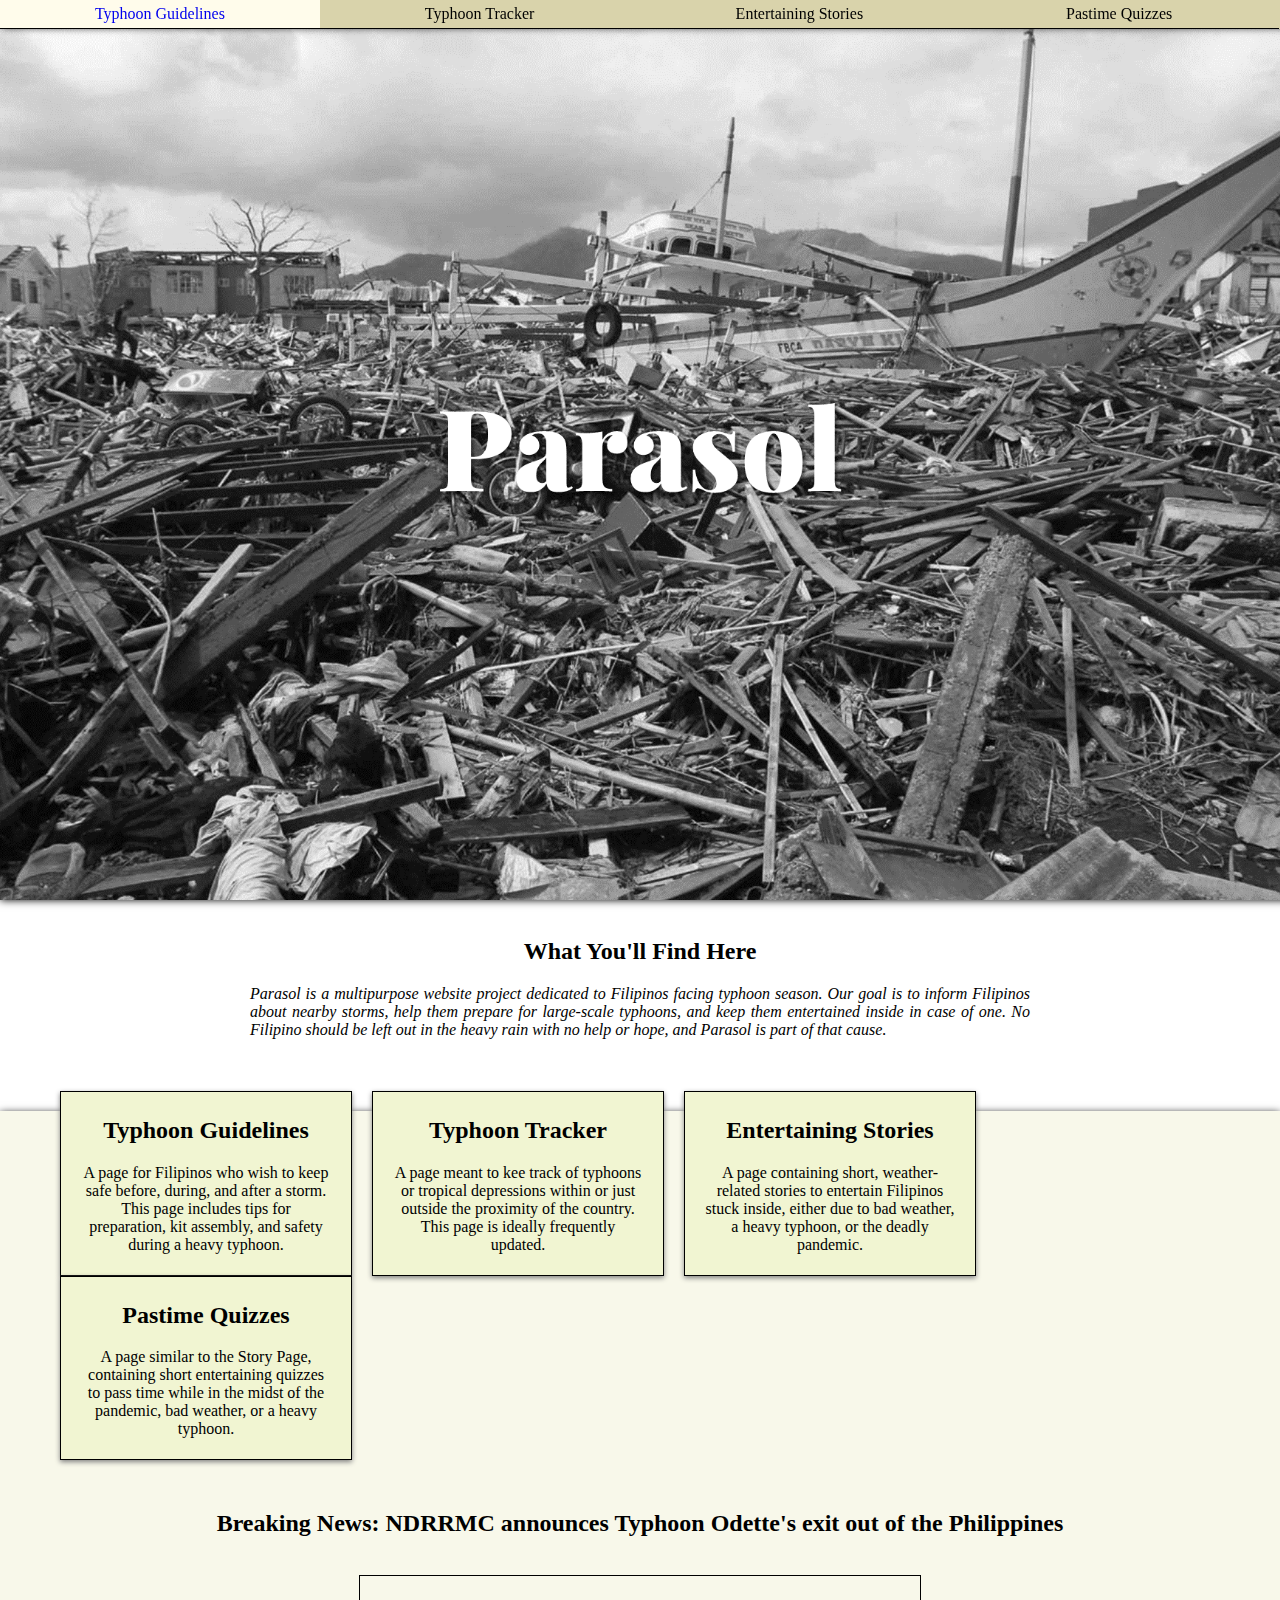
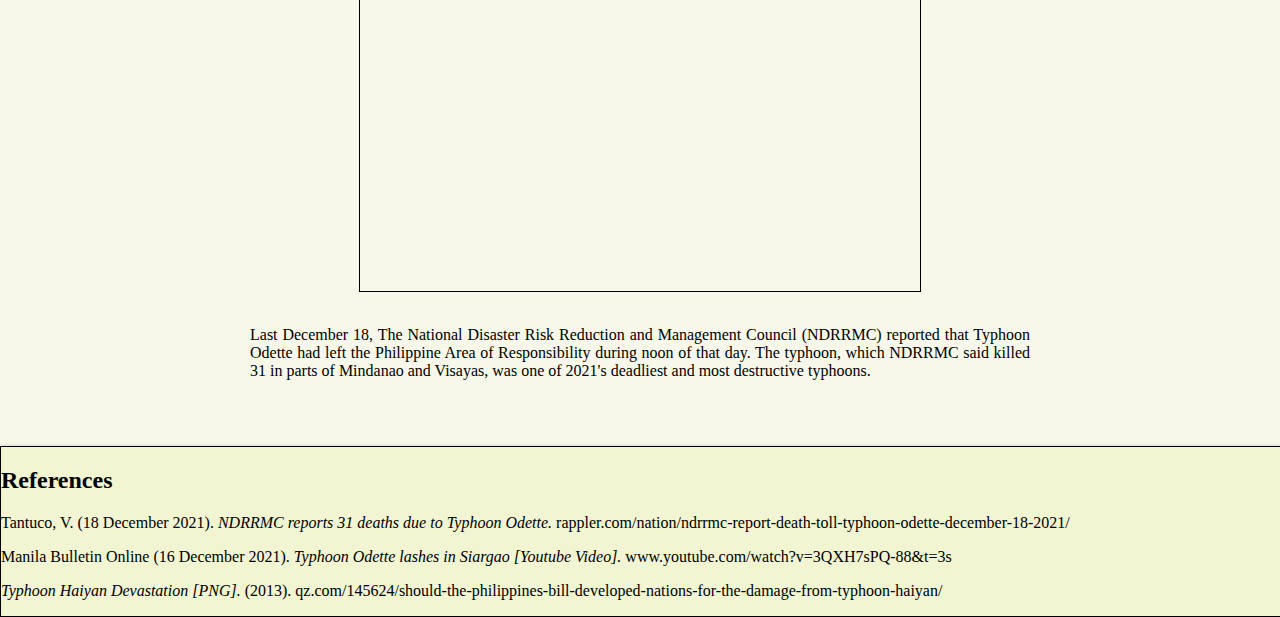
==== index.html @ 71192243 "Update index.html" ====
<!DOCTYPE html>

<html>
    <head>
        <title>Parasol: Home</title>
	    <meta charset="UTF-8">
	    <meta name="author" content="Raphael Jacob Santos">
	    <meta name="keywords" content="HTML">
	    <meta name="revised" content="10 - 20 - 2021">

        <link rel="stylesheet" type="text/css" href="css.css">
        <link rel="icon" type="image/gif" href="images/icon.png">
    </head>

    <body>
        <nav><div class="tab_bar"> 
                <a href="htdocs/page2.html">Typhoon Guidelines</a>
                <div>Typhoon Tracker</div>
                <div>Entertaining Stories</div>
                <div>Pastime Quizzes</div>
            </div></nav>

        <header class="banner_home"></header>
        
        <br>

        <article>
            <h2 class="titles"><center>What You'll Find Here</center></h2>
            <p class="nonTitles text_block"><i>Parasol is a multipurpose website project dedicated to Filipinos facing typhoon season. Our goal 
            is to inform Filipinos about nearby storms, help them prepare for large-scale typhoons, and keep them entertained inside in case of one.
            No Filipino should be left out in the heavy rain with no help or hope, and Parasol is part of that cause.</i>
            </p>
        </article>

        <br><br>

        <section class="container_p1">
            <div class="box_p1">
                <h2 class="titles">Typhoon Guidelines</h2>
                <p class="nonTitles">A page for Filipinos who wish to keep safe before, during, and after a storm. This 
                page includes tips for preparation, kit assembly, and safety during a heavy typhoon.</p>
            </div>
            <div class="box_p1">
                <h2 class="titles">Typhoon Tracker</h2>
                <p class="nonTitles">A page meant to kee track of typhoons or tropical depressions within or just outside
                the proximity of the country. This page is ideally frequently updated.</p>
            </div>
            <div class="box_p1">
                <h2 class="titles">Entertaining Stories</h2>
                <p class="nonTitles">A page containing short, weather-related stories to entertain Filipinos stuck inside, 
                either due to bad weather, a heavy typhoon, or the deadly pandemic.</p>
            </div>
            <div class="box_p1">
                <h2 class="titles">Pastime Quizzes</h2>
                <p class="nonTitles">A page similar to the Story Page, containing short entertaining quizzes to pass time
                while in the midst of the pandemic, bad weather, or a heavy typhoon.</p>
            </div>
        </section>

        <article class="bgcolor_alt">
            <h2 class="titles"><center>Breaking News: NDRRMC announces Typhoon Odette's exit out of the Philippines</center></h2> <br>
            <iframe class="odette" width="560" height="315" 
            src="https://www.youtube.com/embed/3QXH7sPQ-88?autoplay=1&mute=1&control=1">
            </iframe> <br>
            <p class="nonTitles text_block">Last December 18, The National Disaster Risk Reduction and Management Council (NDRRMC) reported
                that Typhoon Odette had left the Philippine Area of Responsibility during noon of that day. The typhoon, which NDRRMC said
                killed 31 in parts of Mindanao and Visayas, was one of 2021's deadliest and most destructive typhoons.
            </p>
        </article>
        
        <footer>
            <div class="body_alt_float">
                <h2 class="titles">References</h2>
                <p class="nonTitles">Tantuco, V. (18 December 2021). <i>NDRRMC reports 31 deaths due to Typhoon Odette.</i> 
                    rappler.com/nation/ndrrmc-report-death-toll-typhoon-odette-december-18-2021/</p>
                <p class="nonTitles">Manila Bulletin Online (16 December 2021). <i>Typhoon Odette lashes in Siargao [Youtube Video].</i> 
                    www.youtube.com/watch?v=3QXH7sPQ-88&t=3s</p>
                <p class="nonTitles"> <i>Typhoon Haiyan Devastation [PNG].</i> (2013). 
                    qz.com/145624/should-the-philippines-bill-developed-nations-for-the-damage-from-typhoon-haiyan/</p>
            </div>
        </footer>
    </body>
</html>
---- css.css ----
body{box-shadow: 10px -10px 8px 10px;} /*I know this hasn't been discussed, but I 
searched online since my website felt so flat without it.*/
body, html {
    height: 100%;
    margin: 0;
}
.nonTitles{font-family: "Playfair Display";}
.titles{font-family: "Playfair Display Black";}
.banner_home{
    background-image: url("images/homepage_image.png");
    height: 100%; 
    background-position: center;
    background-repeat: no-repeat;
    background-size: cover;
    background-attachment:fixed;
}
.banner_guidelines{
    background-image: url("images/guideline_image.png");
    height: 100%;
    background-position: center;
    background-repeat: no-repeat;
    background-size: cover;
    background-attachment:fixed;
}
.tab_bar{
    color: black;
    font-family: "Playfair Display Black";
    text-align: center; 
    background-color:rgb(217, 211, 171);
    width: 100%;
    position: fixed;
    box-shadow: 10px -10px 8px 8px;
    z-index: 2;
}
div.tab_bar div,div.tab_bar a{
    padding: 5px;
    float: left;
    width: 24.2%; /*This value seems to work better in my computer than 25%.*/
    border-bottom: 1px solid black; 
    text-decoration: none;
}
div.tab_bar div:hover, div.tab_bar a:hover{
    background-color: rgb(255, 252, 235);
    /*This hasn't been discussed, but I just wanted to have this on my website since I see it a lot,
    and it visually enhances the "static" tabs.*/
}
.body_alt{
    background-color:beige; 
    border: solid 1px;
    box-shadow: 0px 2px 8px 0px gray;
    z-index: 0;
}
.body_alt_float{
    background-color:rgb(241, 245, 210);
    border: solid 1px;
    width: 100%;
    box-shadow: 0px 2px 5px 0px gray;

}
.text_block{
    text-align:justify;
    padding-left: 250px;
    padding-right: 250px;
}
.imgp2_first{
    float: right;
    width: 400px;
    right:0px;
    position: relative; 
    bottom: 50px;
    z-index: 1;
}
.imgp2_second{
    float: right;
    width: 350px;
    right: 25px;
    position: relative; 
    bottom: 50px;
    z-index: 1;
}
.container_p1{
    padding-left: 50px;
    padding-right: 50px;
    float: left;
    margin-bottom: 50px;
}
.box_p1{
    border: 1px solid black;
    background-color: rgb(241, 245, 210);
    box-shadow: 0px 2px 5px 0px gray;
    float: left;
    padding-left: 20px;
    padding-right: 20px;
    padding-top: 5px;
    padding-bottom: 5px;
    margin-left: 10px;
    margin-right: 10px;
    text-align: center;
    width: 250px;
}

.odette{
    display: block;
    margin: auto;
    border: 1px solid black;
}
.bgcolor_alt{
    background-color: rgb(248, 248, 234);
    padding-bottom: 50px;
    box-shadow: 0px 2px 8px 0px black;
}
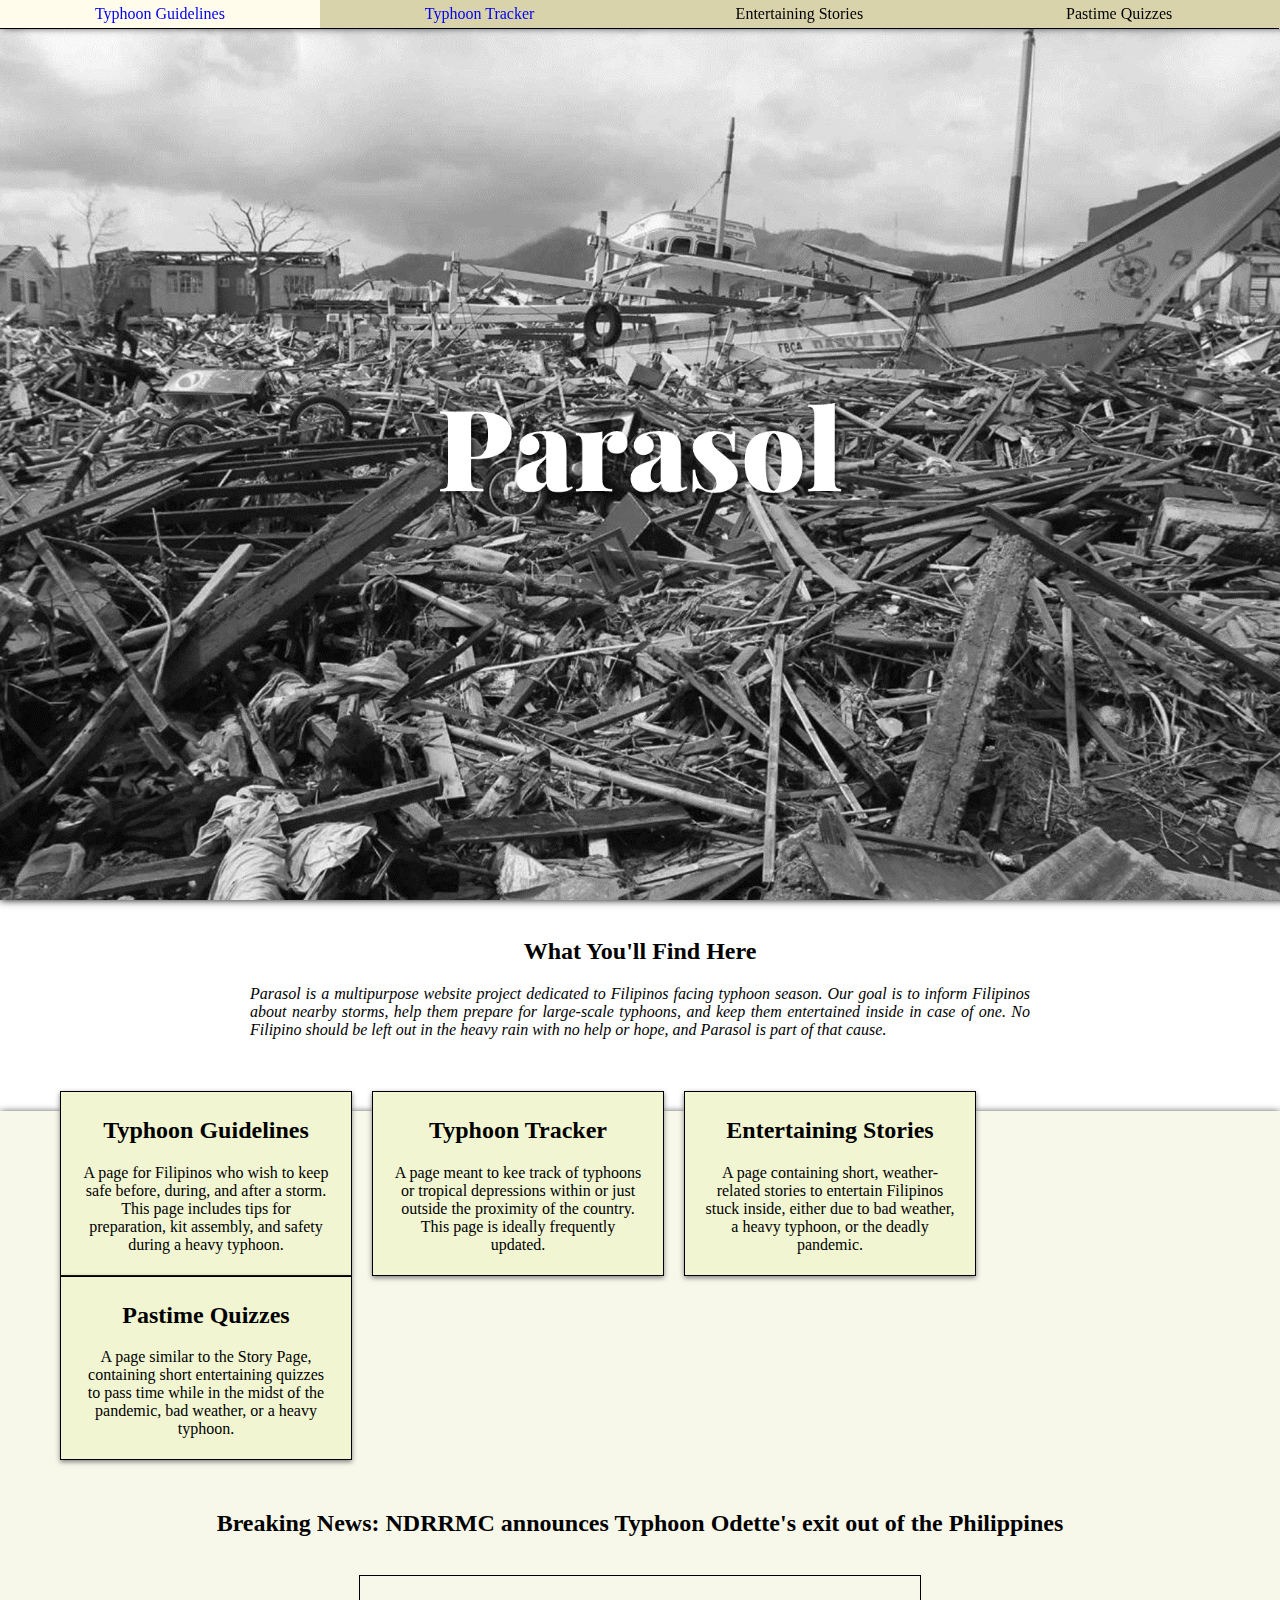
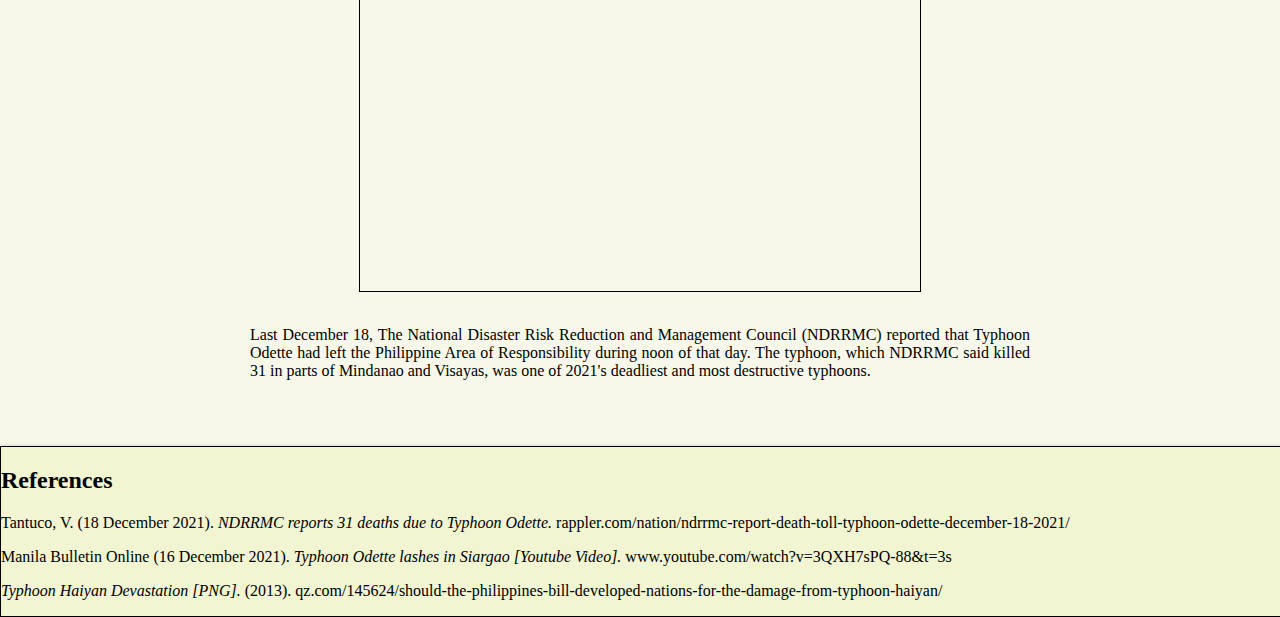
==== commit f28a7392: "Update index.html" ====
--- a/index.html
+++ b/index.html
@@ -15,7 +15,7 @@
     <body>
         <nav><div class="tab_bar"> 
                 <a href="htdocs/page2.html">Typhoon Guidelines</a>
-                <div>Typhoon Tracker</div>
+                <a href="htdocs/page3.html">Typhoon Tracker</a>
                 <div>Entertaining Stories</div>
                 <div>Pastime Quizzes</div>
             </div></nav>
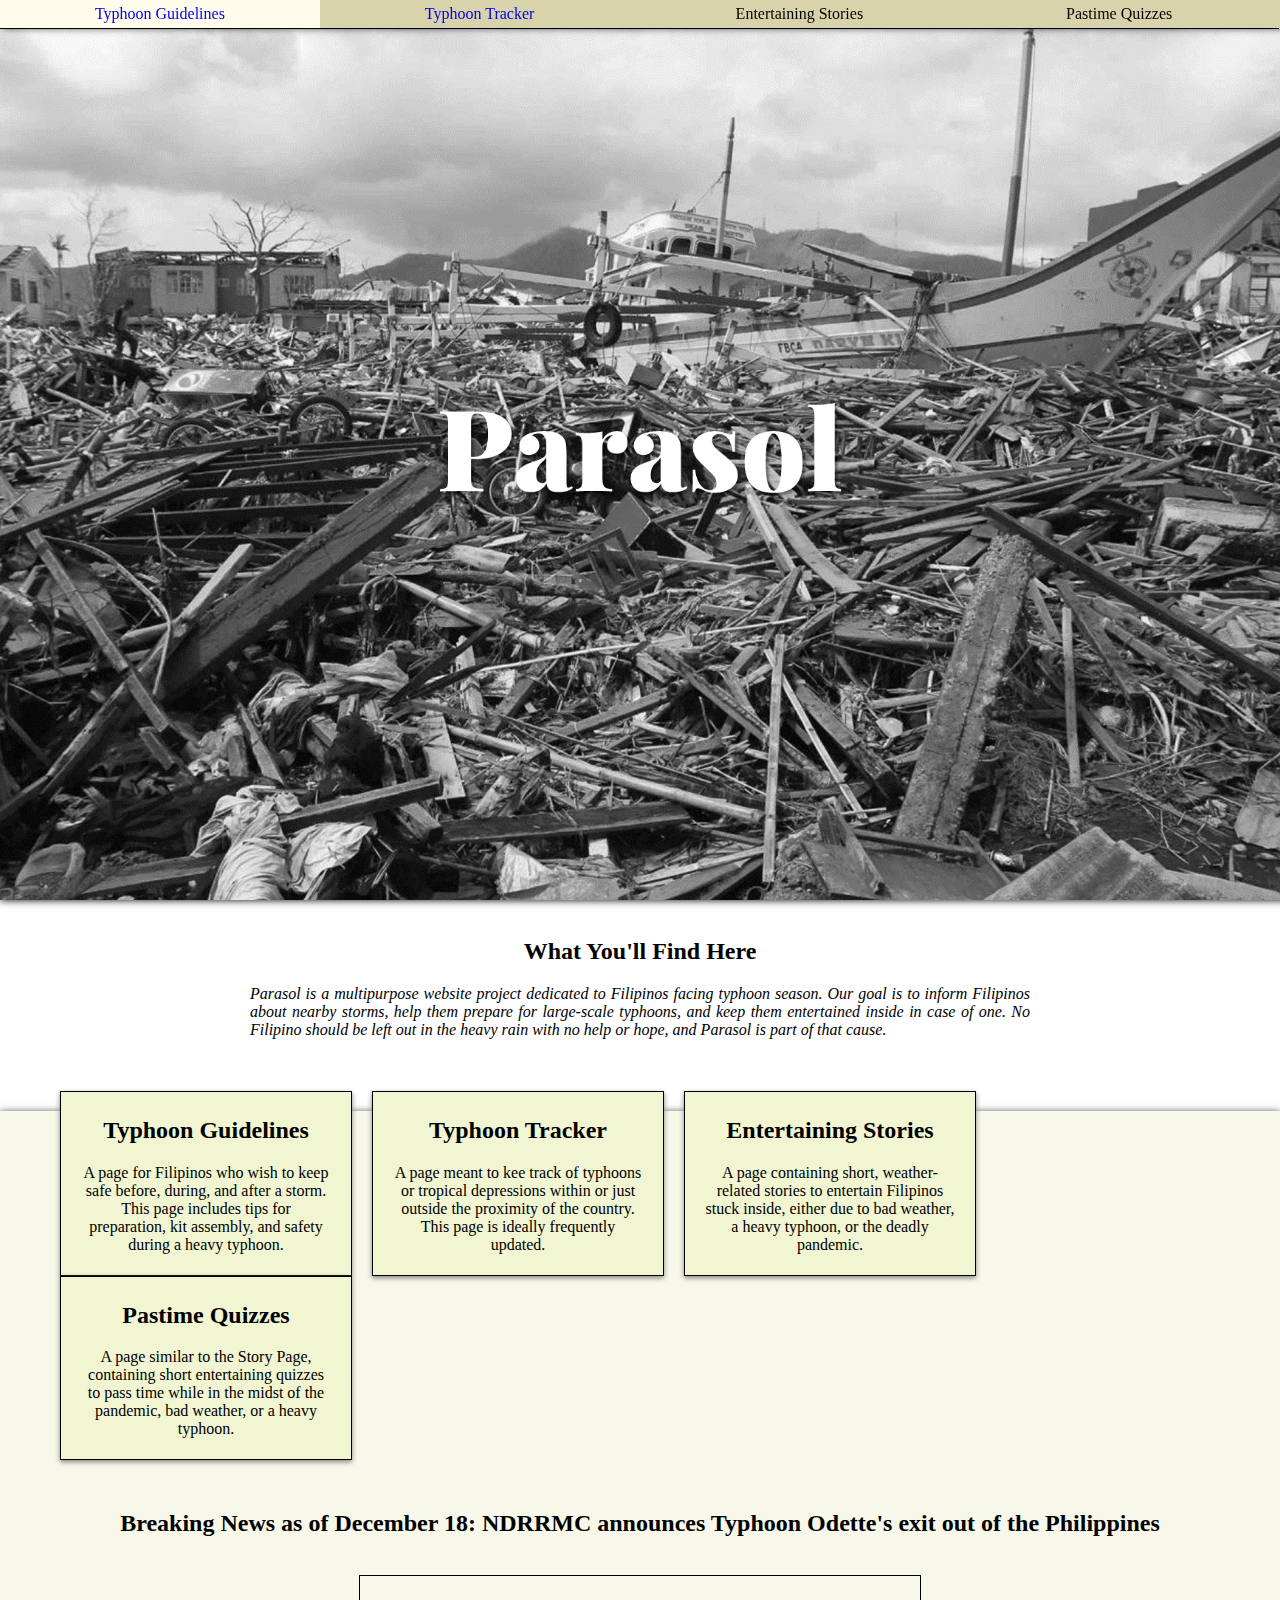
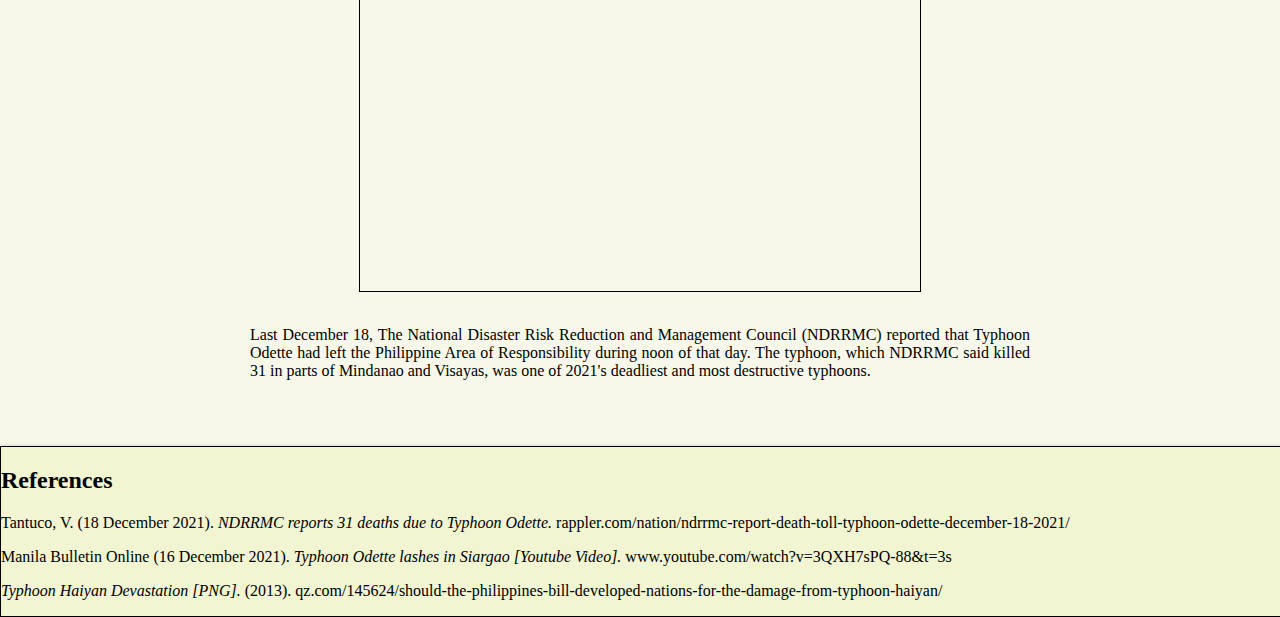
==== commit 8945993d: "Update index.html" ====
--- a/index.html
+++ b/index.html
@@ -58,7 +58,7 @@
         </section>
 
         <article class="bgcolor_alt">
-            <h2 class="titles"><center>Breaking News: NDRRMC announces Typhoon Odette's exit out of the Philippines</center></h2> <br>
+            <h2 class="titles"><center>Breaking News as of December 18: NDRRMC announces Typhoon Odette's exit out of the Philippines</center></h2> <br>
             <iframe class="odette" width="560" height="315" 
             src="https://www.youtube.com/embed/3QXH7sPQ-88?autoplay=1&mute=1&control=1">
             </iframe> <br>
--- a/css.css
+++ b/css.css
@@ -16,6 +16,14 @@
 }
 .banner_guidelines{
     background-image: url("images/guideline_image.png");
+    height: 100%;
+    background-position: center;
+    background-repeat: no-repeat;
+    background-size: cover;
+    background-attachment:fixed;
+}
+.banner_tracker{
+    background-image: url("images/tracker_image.png");
     height: 100%;
     background-position: center;
     background-repeat: no-repeat;
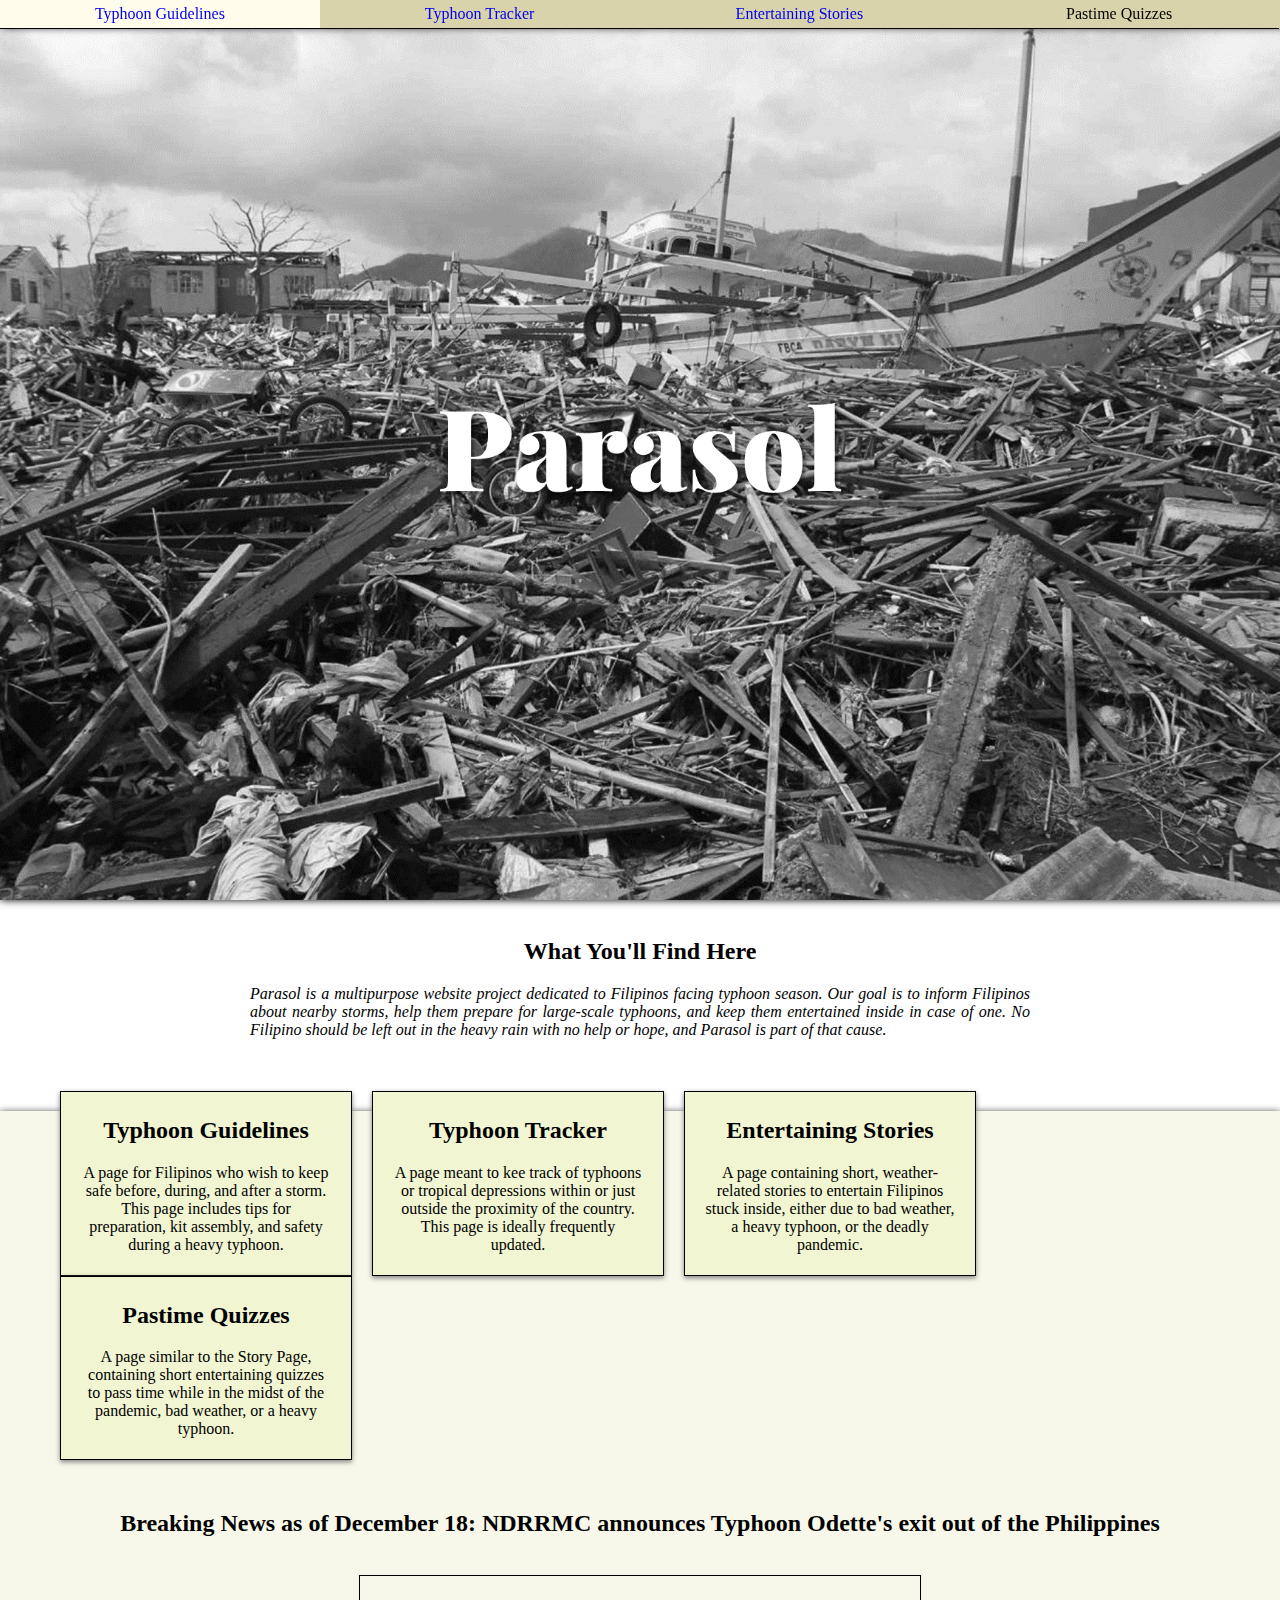
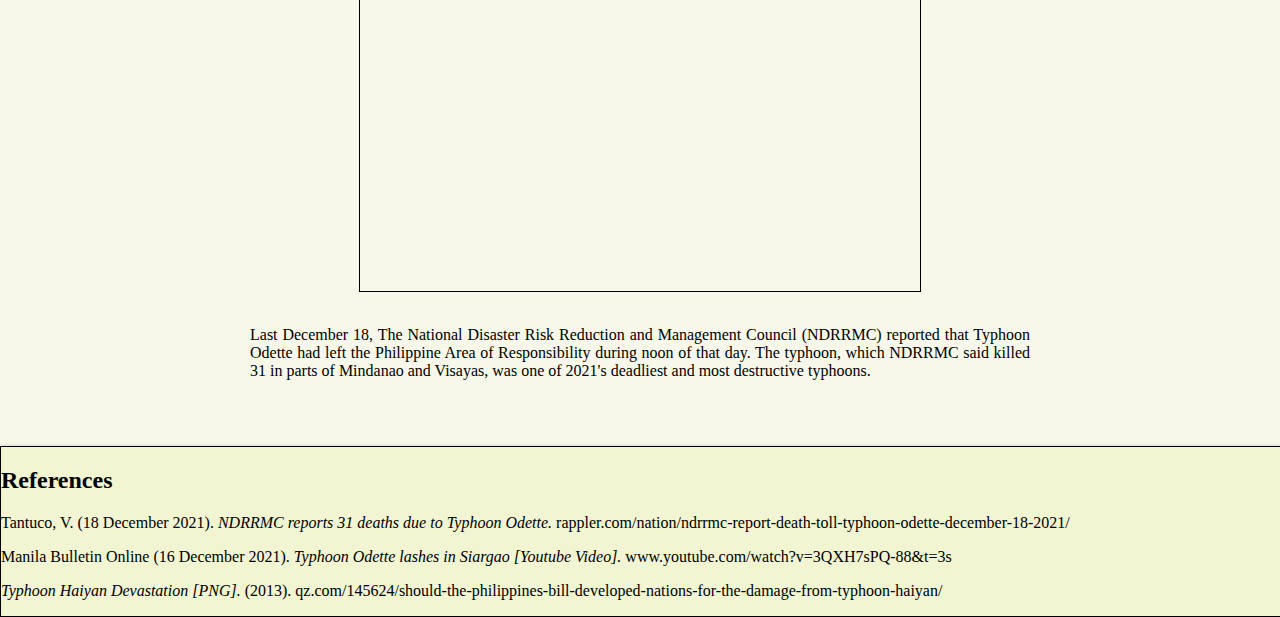
==== commit 2b88c9ee: "Update index.html" ====
--- a/index.html
+++ b/index.html
@@ -16,7 +16,7 @@
         <nav><div class="tab_bar"> 
                 <a href="htdocs/page2.html">Typhoon Guidelines</a>
                 <a href="htdocs/page3.html">Typhoon Tracker</a>
-                <div>Entertaining Stories</div>
+                <a href="htdocs/page4.html">Entertaining Stories</a>
                 <div>Pastime Quizzes</div>
             </div></nav>
 
--- a/css.css
+++ b/css.css
@@ -112,8 +112,13 @@
     margin: auto;
     border: 1px solid black;
 }
+
 .bgcolor_alt{
     background-color: rgb(248, 248, 234);
     padding-bottom: 50px;
     box-shadow: 0px 2px 8px 0px black;
 }
+
+.noBullets{
+    list-style-type: none;
+}
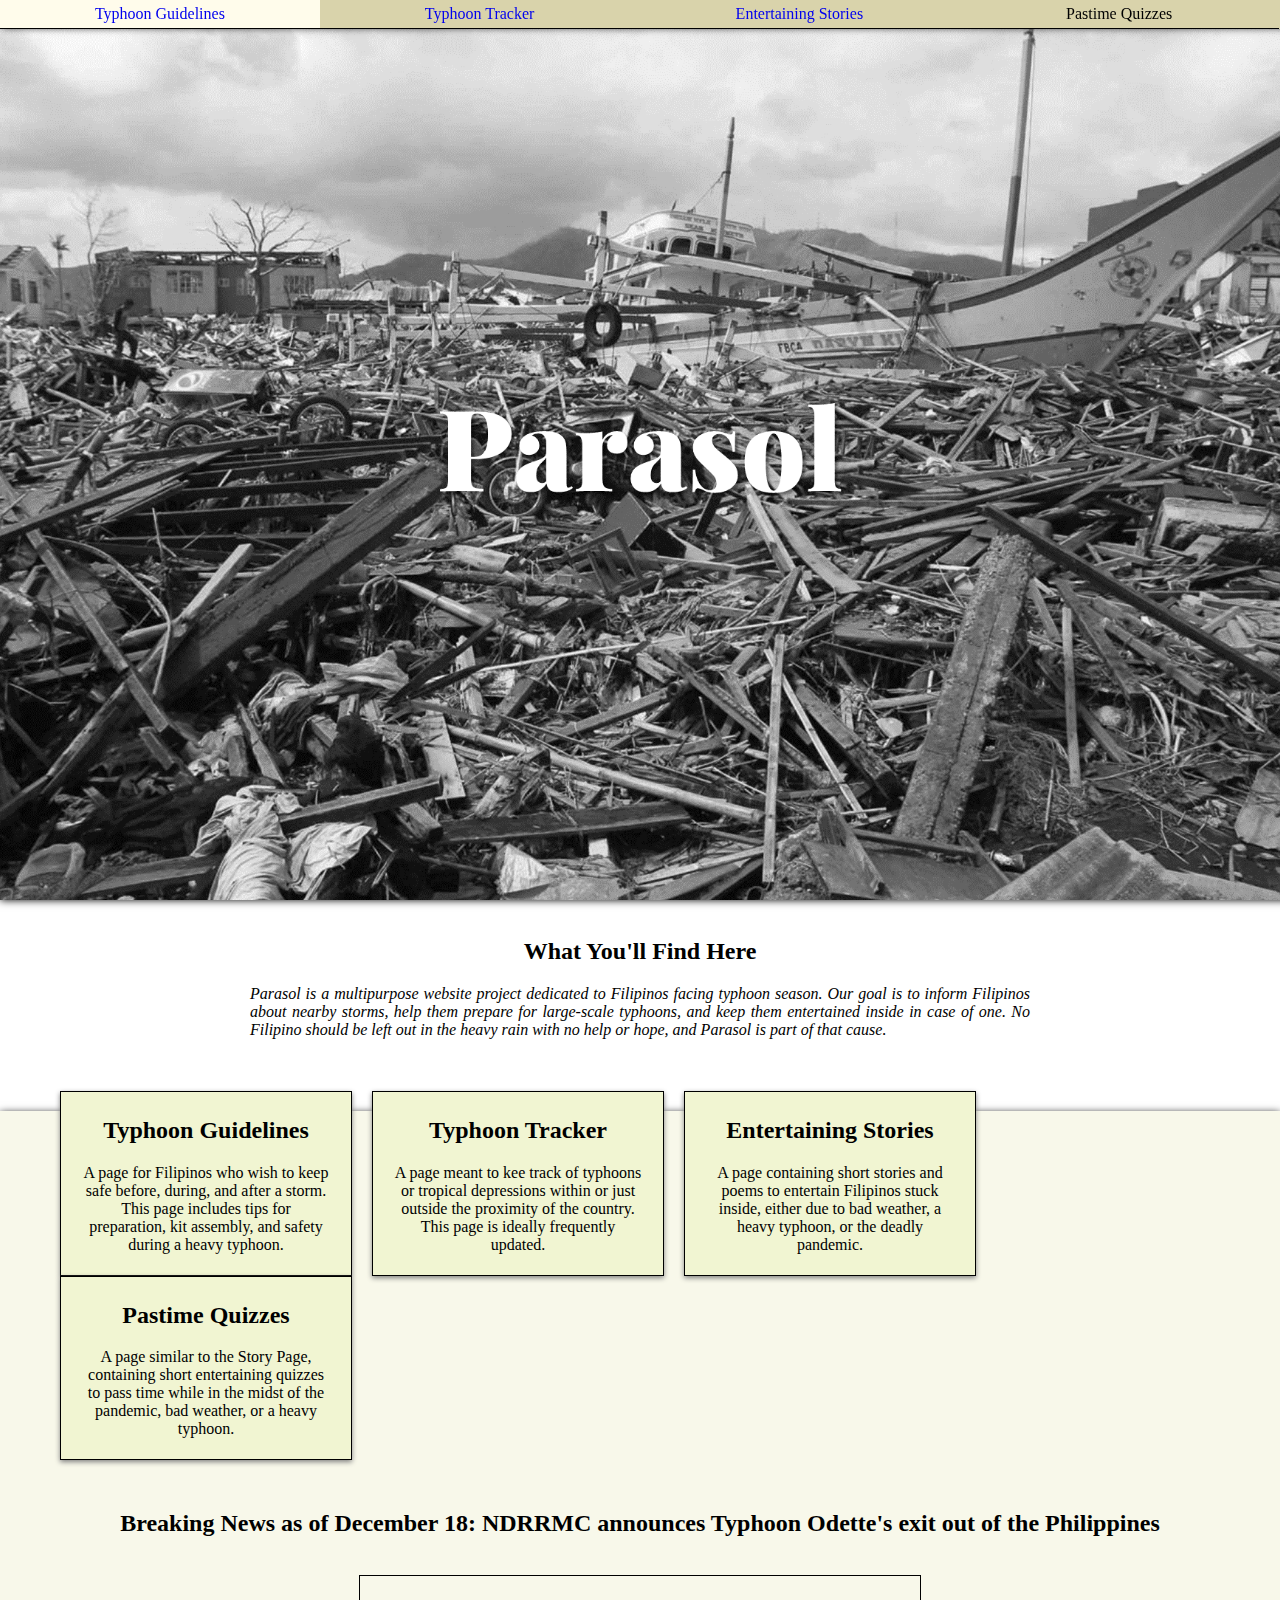
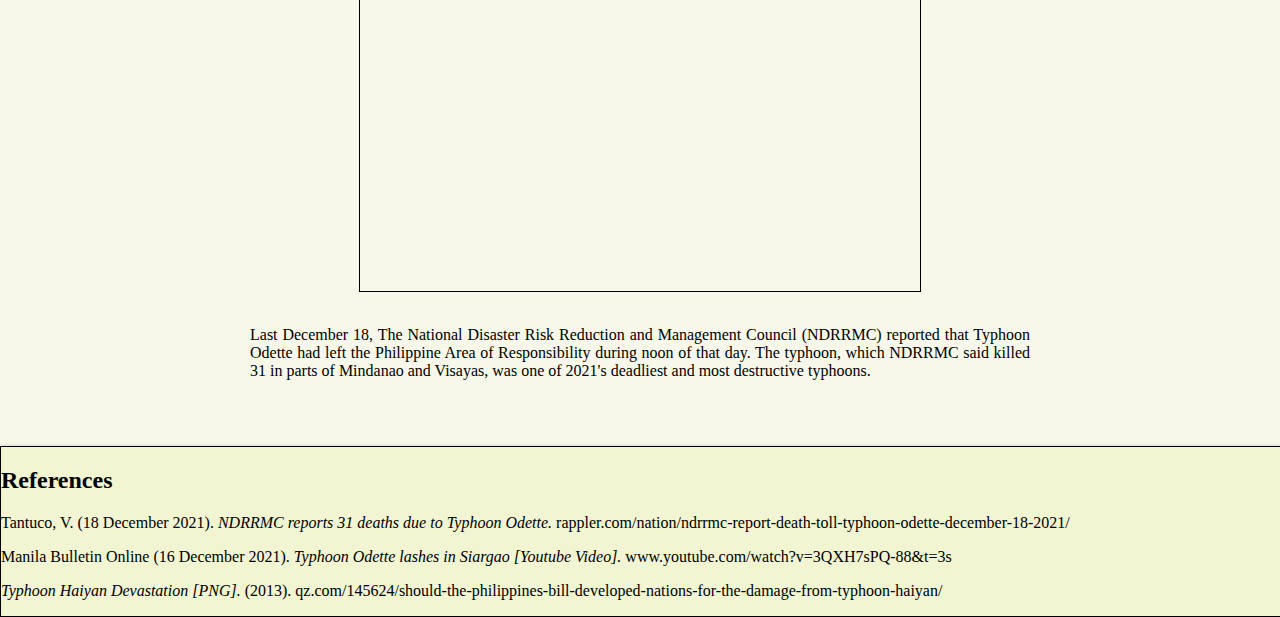
==== commit f549e2de: "Update index.html" ====
--- a/index.html
+++ b/index.html
@@ -47,7 +47,7 @@
             </div>
             <div class="box_p1">
                 <h2 class="titles">Entertaining Stories</h2>
-                <p class="nonTitles">A page containing short, weather-related stories to entertain Filipinos stuck inside, 
+                <p class="nonTitles">A page containing short stories and poems to entertain Filipinos stuck inside, 
                 either due to bad weather, a heavy typhoon, or the deadly pandemic.</p>
             </div>
             <div class="box_p1">
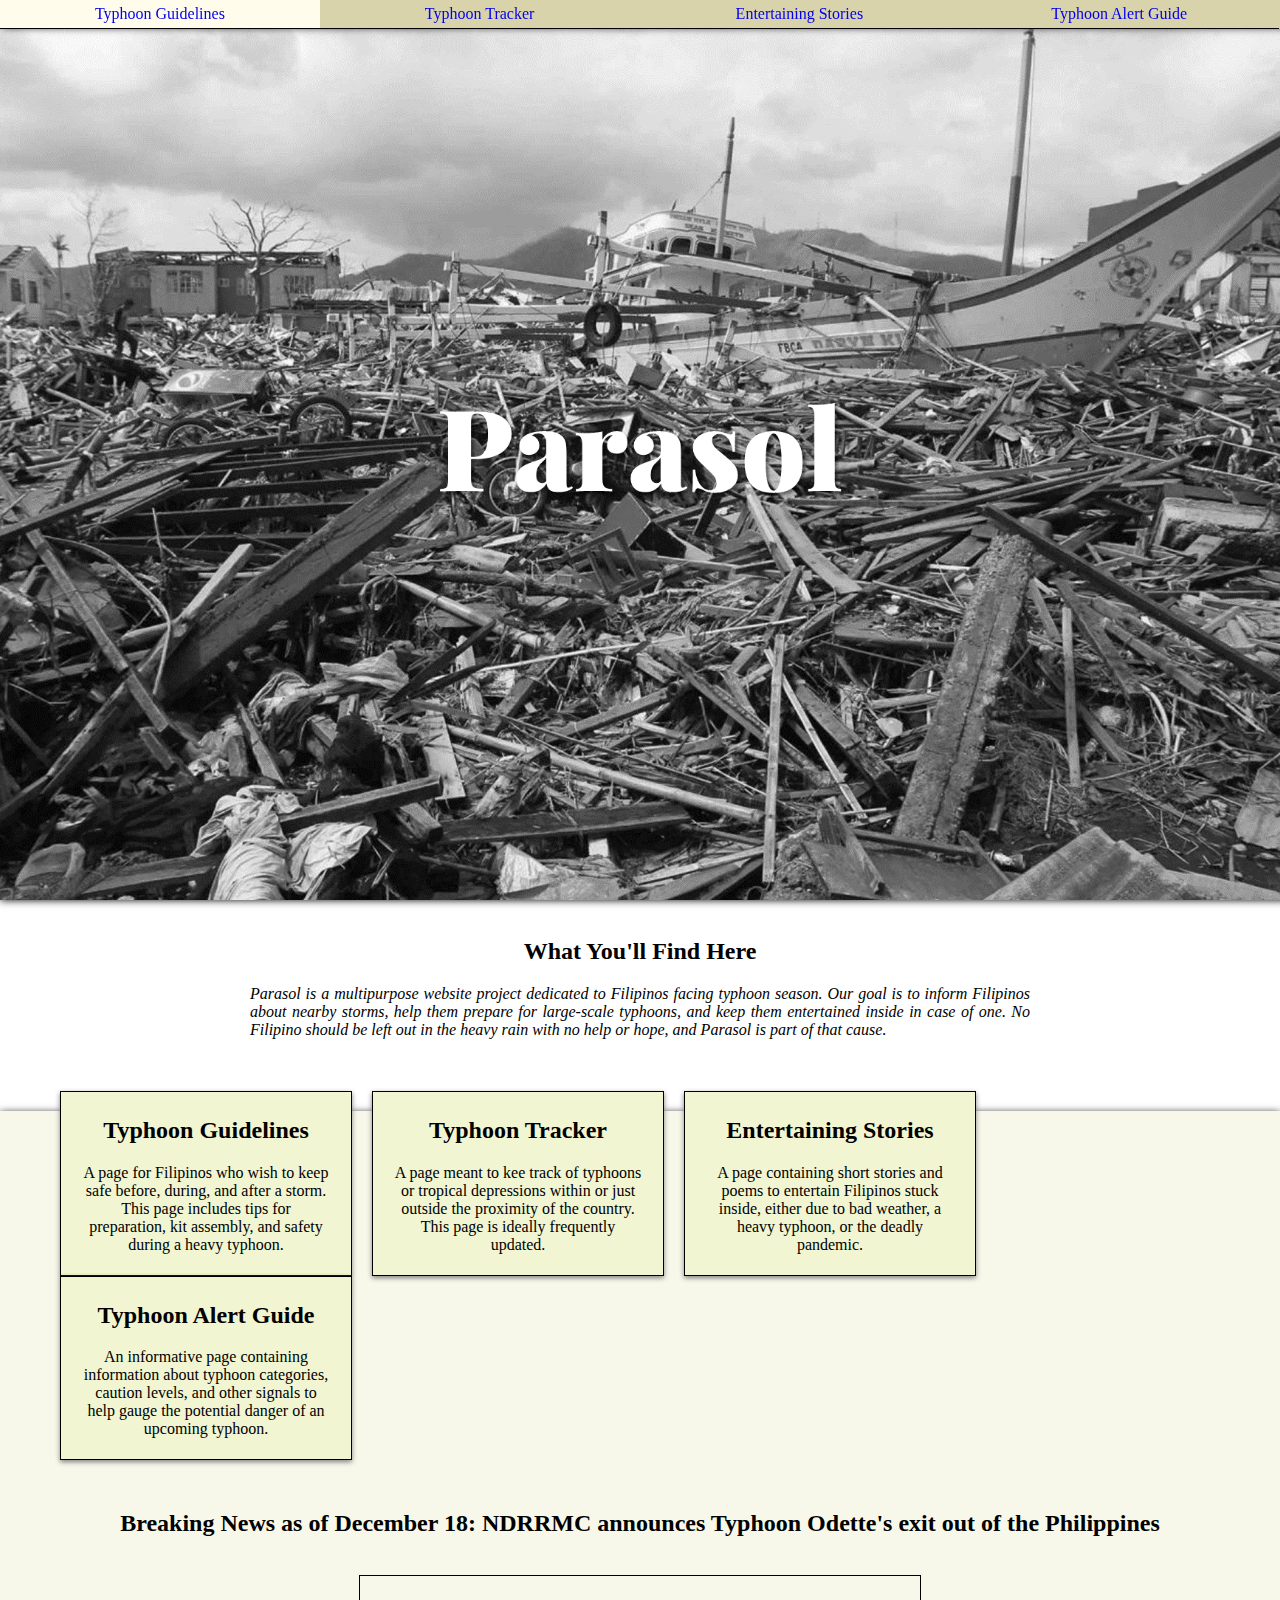
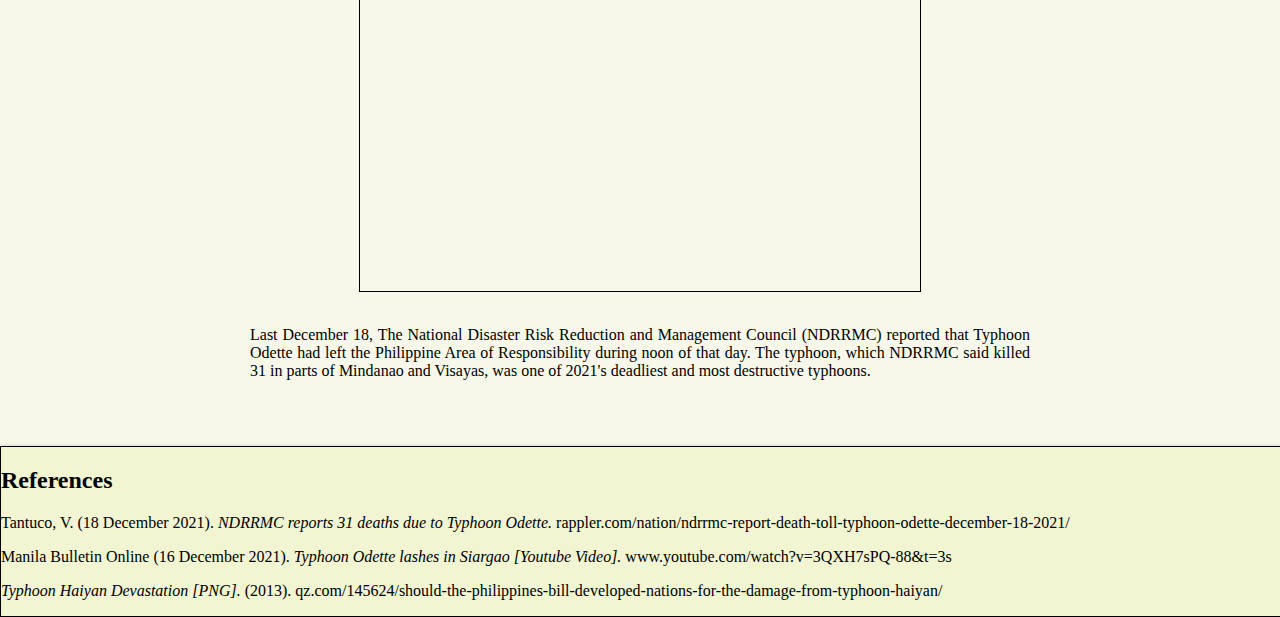
==== commit 5af21996: "Update index.html" ====
--- a/index.html
+++ b/index.html
@@ -17,7 +17,7 @@
                 <a href="htdocs/page2.html">Typhoon Guidelines</a>
                 <a href="htdocs/page3.html">Typhoon Tracker</a>
                 <a href="htdocs/page4.html">Entertaining Stories</a>
-                <div>Pastime Quizzes</div>
+                <a href="htdocs/page5.html">Typhoon Alert Guide</a>
             </div></nav>
 
         <header class="banner_home"></header>
@@ -51,9 +51,9 @@
                 either due to bad weather, a heavy typhoon, or the deadly pandemic.</p>
             </div>
             <div class="box_p1">
-                <h2 class="titles">Pastime Quizzes</h2>
-                <p class="nonTitles">A page similar to the Story Page, containing short entertaining quizzes to pass time
-                while in the midst of the pandemic, bad weather, or a heavy typhoon.</p>
+                <h2 class="titles">Typhoon Alert Guide</h2>
+                <p class="nonTitles">An informative page containing information about typhoon categories, caution
+		levels, and other signals to help gauge the potential danger of an upcoming typhoon.</p>
             </div>
         </section>
 
--- a/css.css
+++ b/css.css
@@ -4,7 +4,7 @@
     height: 100%;
     margin: 0;
 }
-.nonTitles{font-family: "Playfair Display";}
+.nonTitles{font-family: "Playfair Display"; text-align: justified;}
 .titles{font-family: "Playfair Display Black";}
 .banner_home{
     background-image: url("images/homepage_image.png");
@@ -106,6 +106,9 @@
     text-align: center;
     width: 250px;
 }
+a.box_p1:link{text-decoration: none; color: black;}
+a.box_p1:visited{text-decoration: none; color: black;}
+a.box_p1:hover{background-color: rgb(255, 252, 235);}
 
 .odette{
     display: block;
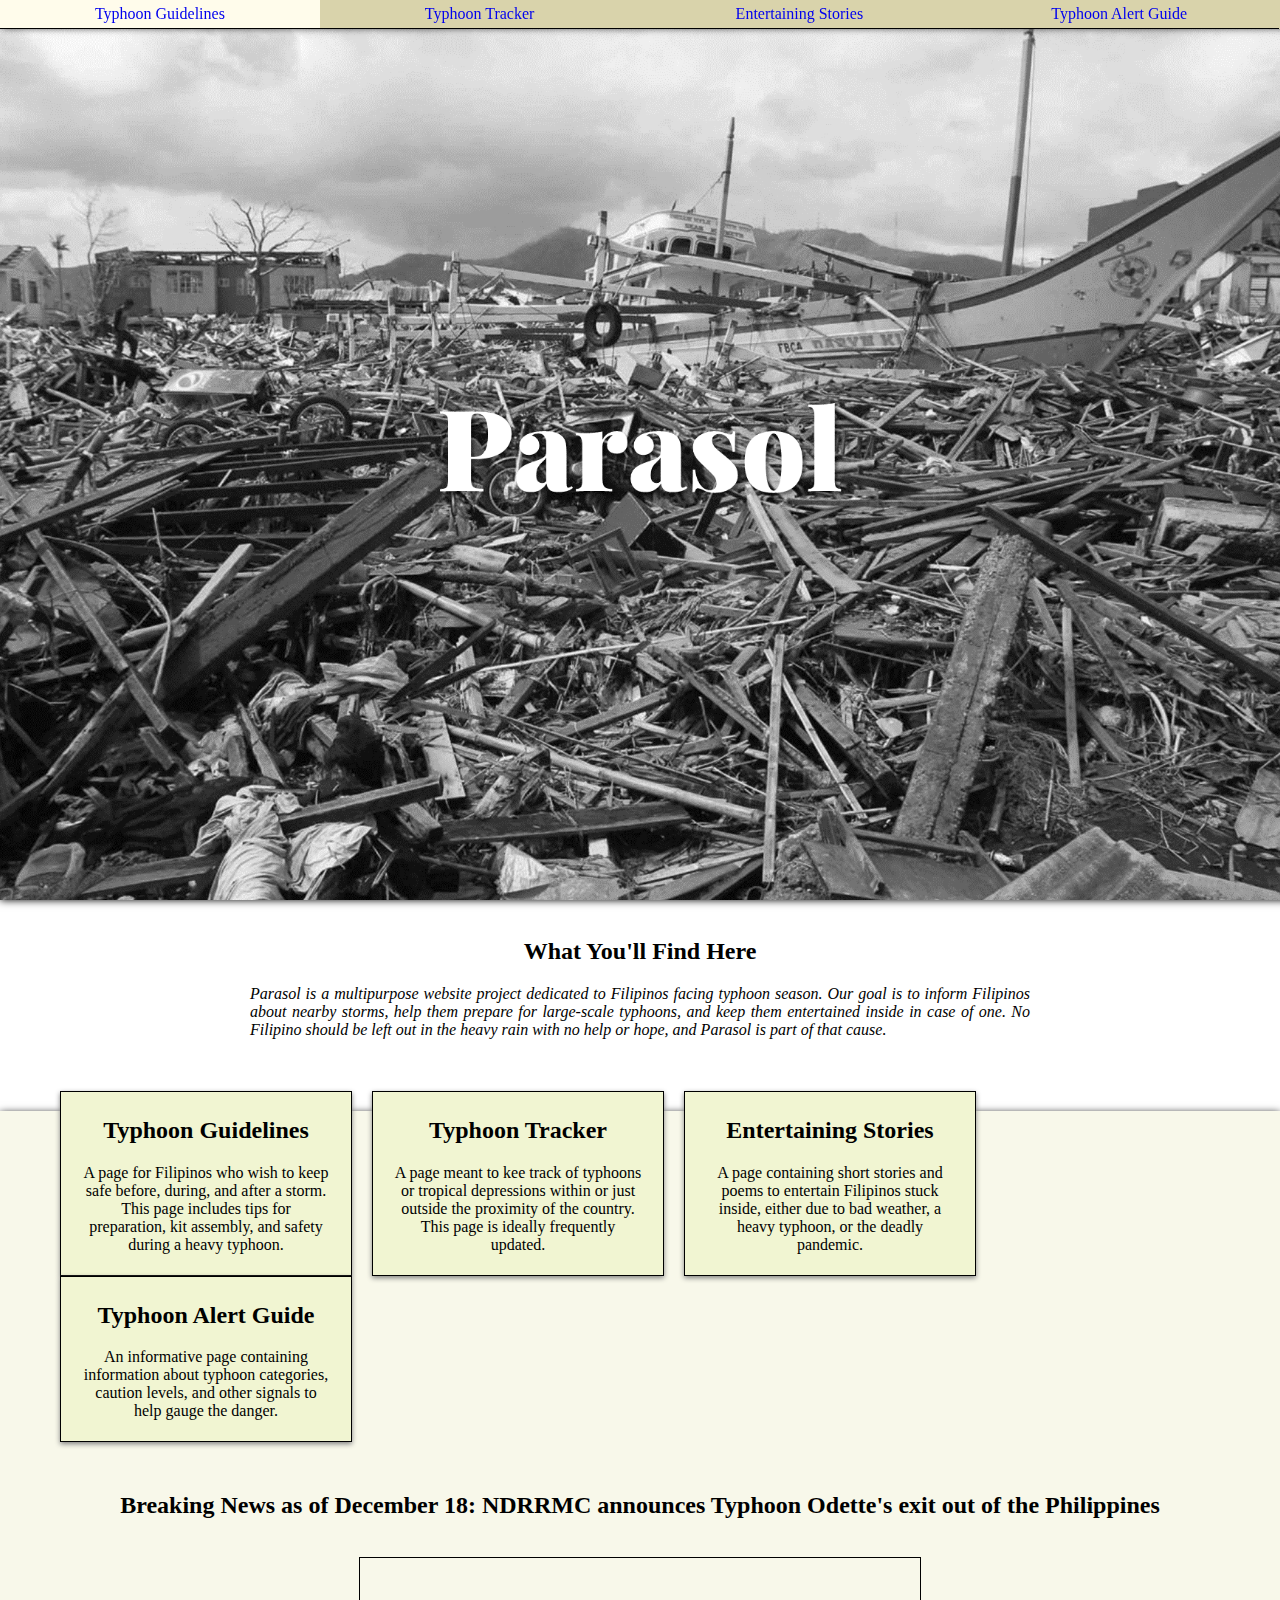
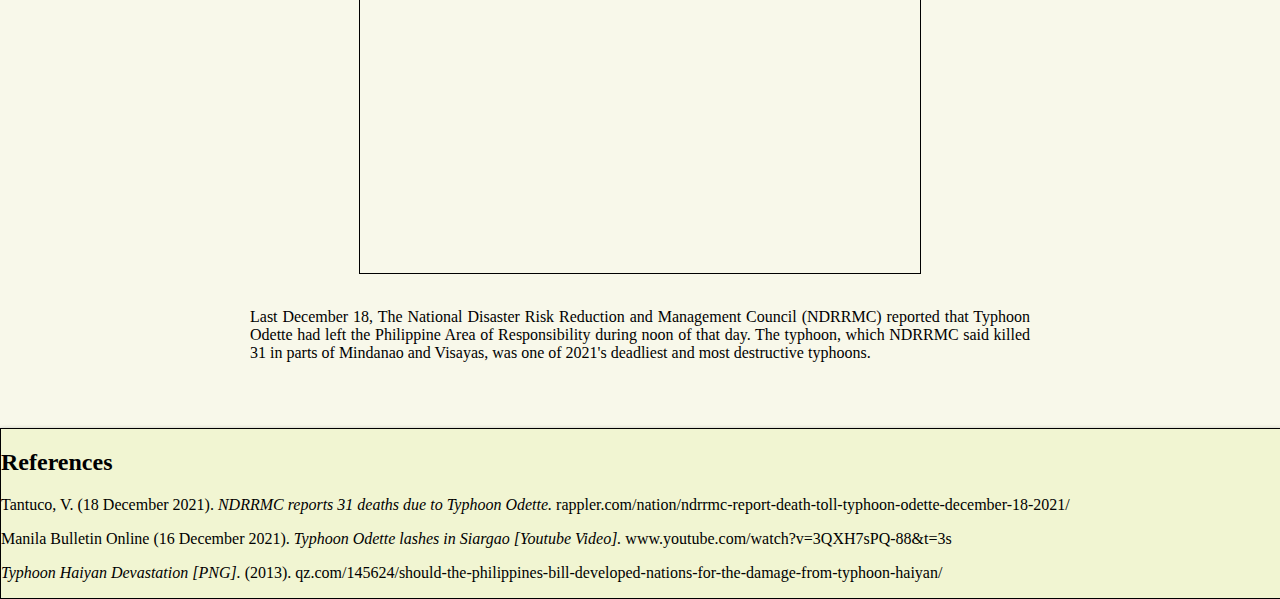
==== commit 923f7475: "Update index.html" ====
--- a/index.html
+++ b/index.html
@@ -53,7 +53,7 @@
             <div class="box_p1">
                 <h2 class="titles">Typhoon Alert Guide</h2>
                 <p class="nonTitles">An informative page containing information about typhoon categories, caution
-		levels, and other signals to help gauge the potential danger of an upcoming typhoon.</p>
+		levels, and other signals to help gauge the danger.</p>
             </div>
         </section>
 
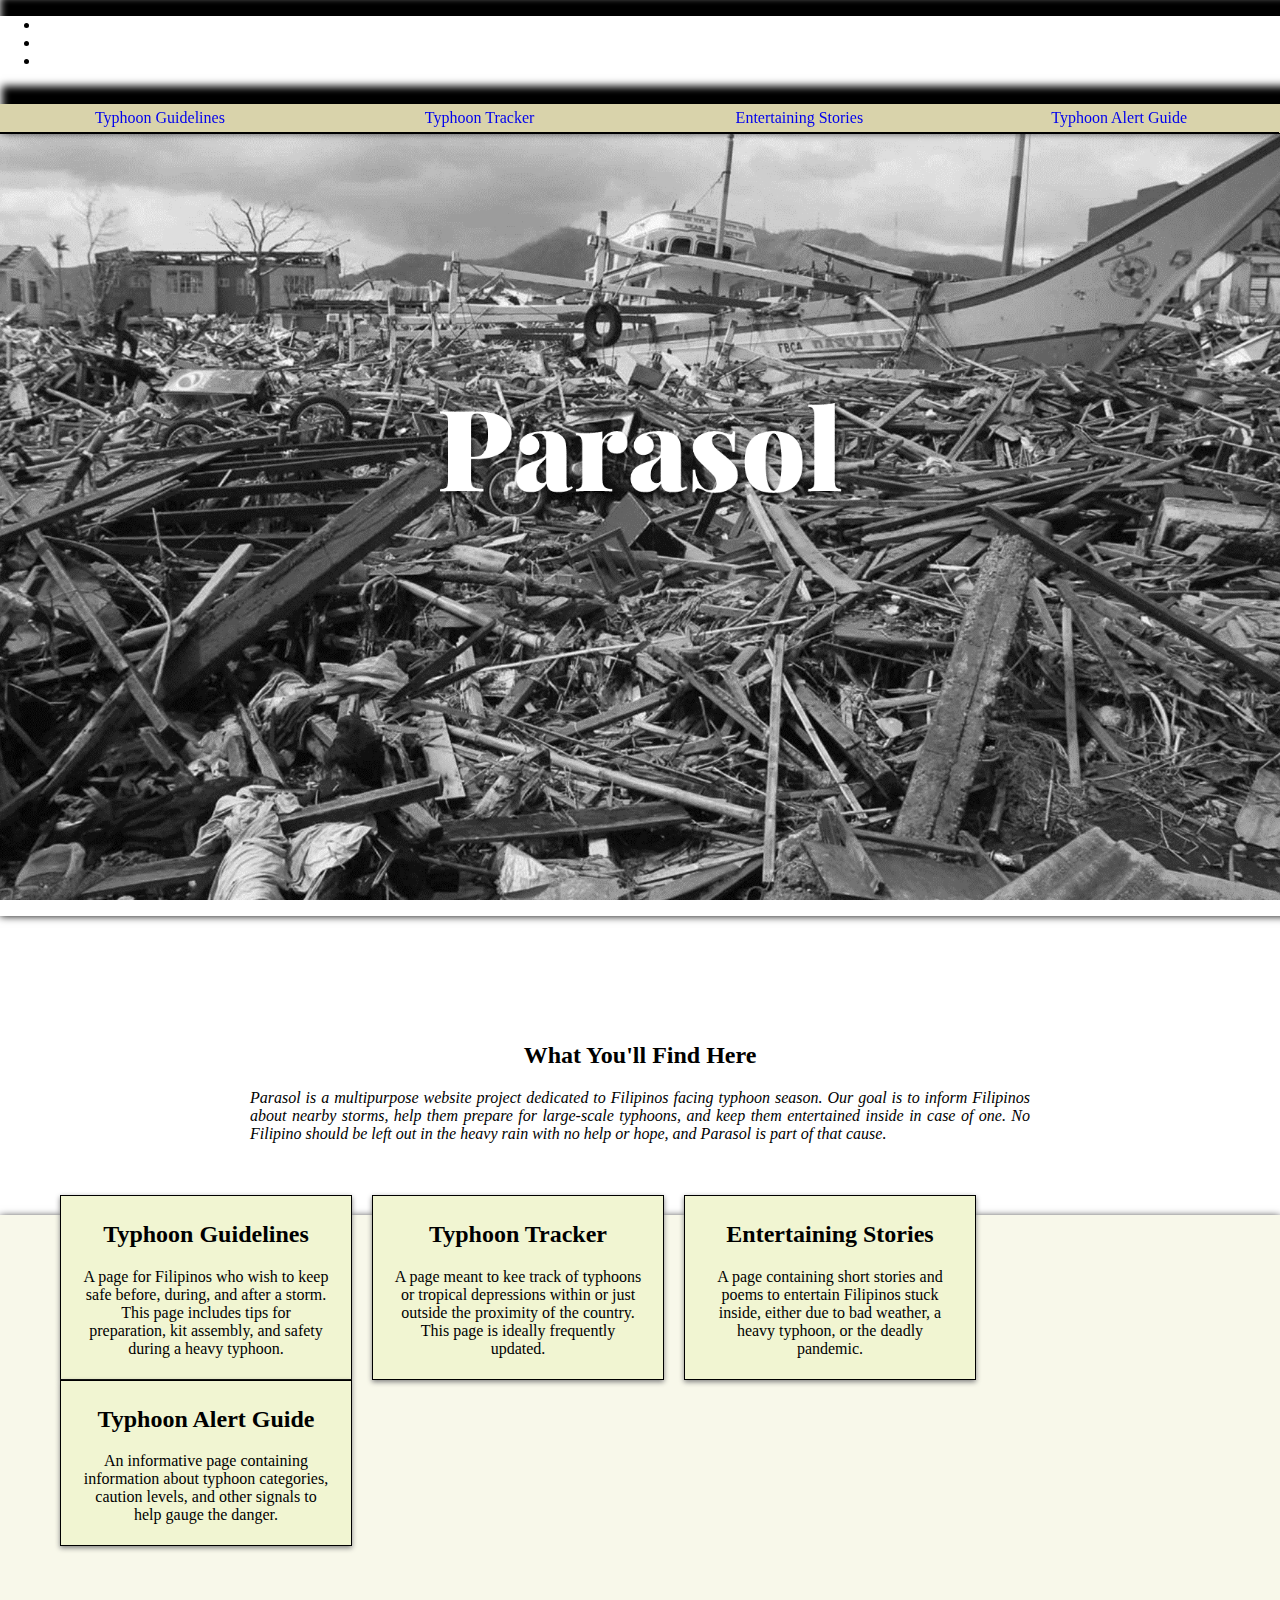
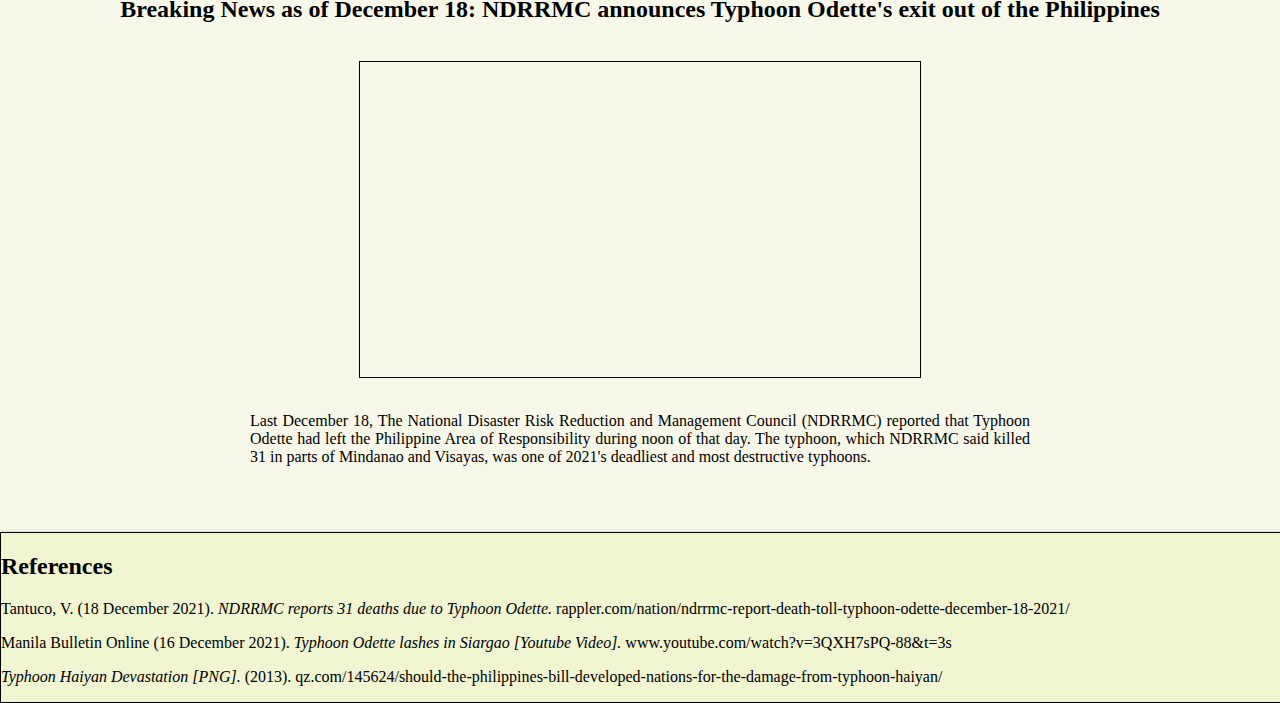
==== commit abd90eff: "Update index.html" ====
--- a/index.html
+++ b/index.html
@@ -13,6 +13,13 @@
     </head>
 
     <body>
+        <nav class="sprite_bar"><ul>
+            <li><a href="https://www.facebook.com/raphaeljacobsantos" title="Creator's Facebook" class="fbsprite"></a></li>
+            <li><a href="https://www.reddit.com/r/Philippines/" title="r/Philippines Subreddit" class="redditsprite"></a></li>
+            <li><a href="https://www.twitter.com/dost_pagasa" title="PAGASA's Twitter" class="twtsprite"></a></li> 
+            <br> <!--A lone <a>  didn't work in my computer.-->  
+        </ul></nav>
+        
         <nav><div class="tab_bar"> 
                 <a href="htdocs/page2.html">Typhoon Guidelines</a>
                 <a href="htdocs/page3.html">Typhoon Tracker</a>
--- a/css.css
+++ b/css.css
@@ -30,6 +30,22 @@
     background-size: cover;
     background-attachment:fixed;
 }
+.banner_stories{
+    background-image: url("images/story_image.png");
+    height: 100%;
+    background-position: center;
+    background-repeat: no-repeat;
+    background-size: cover;
+    background-attachment:fixed;
+}
+.banner_alert{
+    background-image: url("images/alertguide_image.png");
+    height: 100%;
+    background-position: center;
+    background-repeat: no-repeat;
+    background-size: cover;
+    background-attachment:fixed;
+}
 .tab_bar{
     color: black;
     font-family: "Playfair Display Black";
@@ -38,7 +54,8 @@
     width: 100%;
     position: fixed;
     box-shadow: 10px -10px 8px 8px;
-    z-index: 2;
+    z-index: 3;
+    border-bottom: 1px solid black;
 }
 div.tab_bar div,div.tab_bar a{
     padding: 5px;
@@ -63,7 +80,6 @@
     border: solid 1px;
     width: 100%;
     box-shadow: 0px 2px 5px 0px gray;
-
 }
 .text_block{
     text-align:justify;
@@ -85,6 +101,34 @@
     position: relative; 
     bottom: 50px;
     z-index: 1;
+}
+.imgp3_first{
+    position: relative;
+    float: right;
+    height: 300px;
+    z-index: 1;
+    right: 100px;
+    bottom: 37.5px;
+}
+.imgp3_second{
+    position: absolute;
+    float: right;
+    right: 100px;
+    height: 300px;
+    bottom: 37.5px;
+    z-index: 2;
+    opacity: 0;
+    animation-name: fadein_out;
+    animation-duration: 5s;
+    animation-delay: 1s;
+    animation-timing-function: ease-in-out;
+    animation-iteration-count: infinite;
+}
+@keyframes fadein_out{
+    0%{opacity: 0;}
+    20%{opacity: 1;}
+    70%{opacity: 0;}
+    100%{opacity: 0;}
 }
 .container_p1{
     padding-left: 50px;
@@ -125,3 +169,4 @@
 .noBullets{
     list-style-type: none;
 }
+
